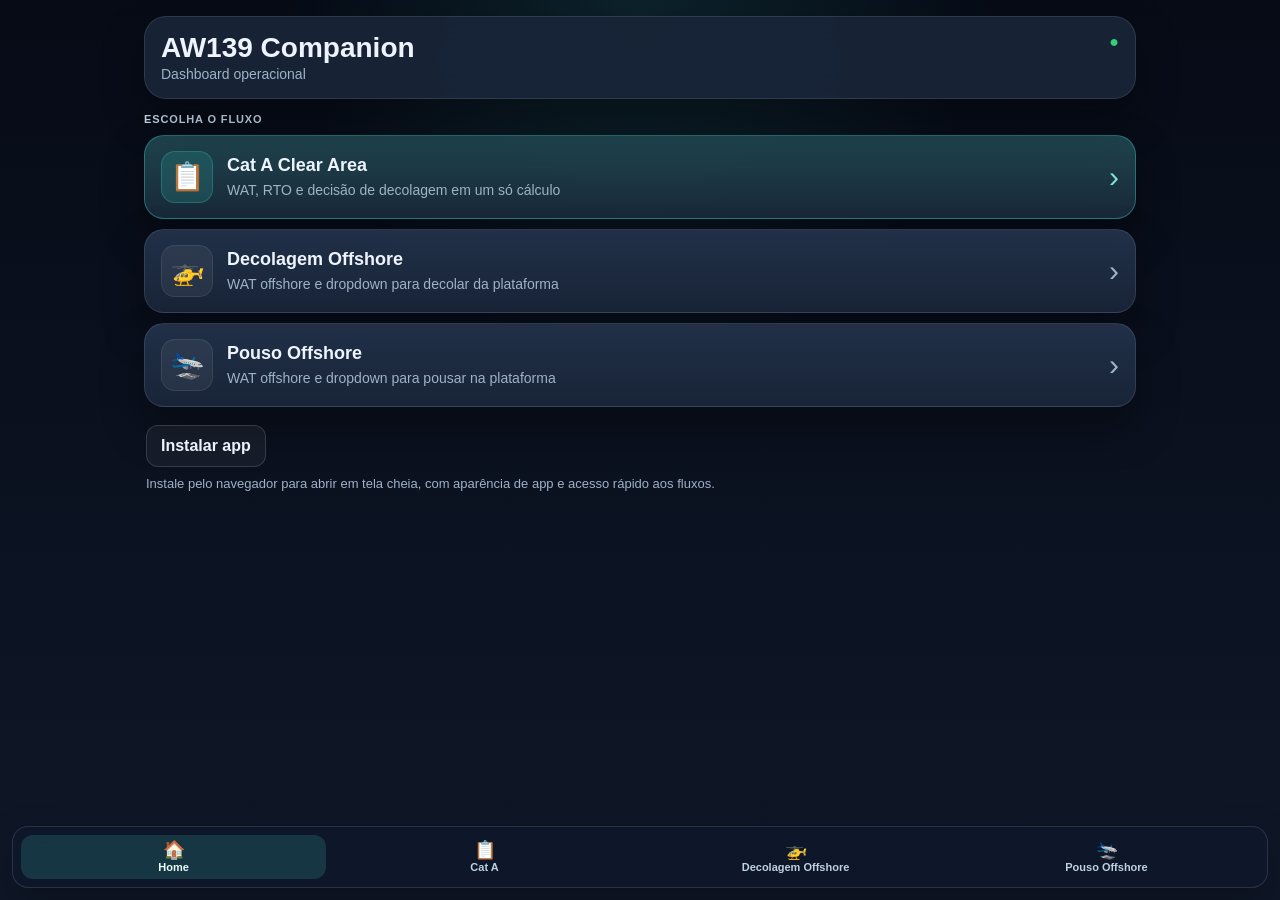
==== index.html @ aa096bdd "Home: fluxos em lista com descrição e cartão de retomada Cada fluxo vira um card de largura total co" ====
<!doctype html>
<html lang="pt-BR">
<head>
  <meta charset="utf-8">
  <meta name="viewport" content="width=device-width, initial-scale=1, viewport-fit=cover">
  <meta name="theme-color" content="#0b1220">
  <meta name="apple-mobile-web-app-capable" content="yes">
  <meta name="apple-mobile-web-app-status-bar-style" content="black-translucent">
  <meta name="apple-mobile-web-app-title" content="AW139">
  <title>AW139 Companion</title>
  <link rel="manifest" href="manifest.webmanifest">
  <link rel="icon" type="image/png" sizes="32x32" href="assets/icon-32.png">
  <link rel="apple-touch-icon" sizes="180x180" href="assets/icon-180.png">
  <link rel="stylesheet" href="styles.css">
  <link rel="stylesheet" href="shared/pwa.css">
</head>
<body>
  <main class="app-shell">
    <header class="app-header">
      <div>
        <h1>AW139 Companion</h1>
        <p class="subtitle">Dashboard operacional</p>
      </div>
      <div class="header-actions" aria-label="Status do sistema">
        <span class="status-icon connected">●</span>
      </div>
    </header>

    <section id="resumeCard" class="resume-card" hidden aria-label="Última sessão">
      <div class="resume-head">
        <span class="section-kicker">Última sessão</span>
        <button id="clearContextBtn" class="text-action" type="button">Limpar</button>
      </div>
      <strong id="resumeTitle" class="resume-title">Sem contexto salvo</strong>
      <p id="resumeSummary" class="resume-summary">Abra um fluxo para começar.</p>
      <div class="resume-chips" id="resumeChips"></div>
      <a id="continueLink" class="btn-primary disabled" href="cata/" aria-disabled="true">Continuar de onde parei</a>
    </section>

    <section class="flow-section" aria-labelledby="flowsHeading">
      <h2 id="flowsHeading" class="section-kicker">Escolha o fluxo</h2>
      <div class="flow-list">
        <a class="flow-card flow-primary" href="cata/">
          <span class="flow-icon" aria-hidden="true">📋</span>
          <span class="flow-text">
            <span class="flow-title">Cat A Clear Area</span>
            <span class="flow-desc">WAT, RTO e decisão de decolagem em um só cálculo</span>
          </span>
          <span class="flow-chevron" aria-hidden="true">›</span>
        </a>
        <a class="flow-card" href="decolagem-offshore/">
          <span class="flow-icon" aria-hidden="true">🚁</span>
          <span class="flow-text">
            <span class="flow-title">Decolagem Offshore</span>
            <span class="flow-desc">WAT offshore e dropdown para decolar da plataforma</span>
          </span>
          <span class="flow-chevron" aria-hidden="true">›</span>
        </a>
        <a class="flow-card" href="pouso-offshore/">
          <span class="flow-icon" aria-hidden="true">🛬</span>
          <span class="flow-text">
            <span class="flow-title">Pouso Offshore</span>
            <span class="flow-desc">WAT offshore e dropdown para pousar na plataforma</span>
          </span>
          <span class="flow-chevron" aria-hidden="true">›</span>
        </a>
      </div>
    </section>

    <section class="install-panel">
      <button id="installGuideBtn" class="quick-action" type="button">Instalar app</button>
      <p id="installStatusText" class="utility-note">Instale pela Safari para abrir em tela cheia no iPhone e iPad.</p>
    </section>
  </main>

  <nav class="app-tab-bar" aria-label="Navegação rápida">
    <a href="#" class="tab-item active" aria-current="page">
      <span class="tab-icon">🏠</span>
      <span class="tab-label">Home</span>
    </a>
    <a href="cata/" class="tab-item">
      <span class="tab-icon">📋</span>
      <span class="tab-label">Cat A</span>
    </a>
    <a href="decolagem-offshore/" class="tab-item">
      <span class="tab-icon">🚁</span>
      <span class="tab-label">Decolagem Offshore</span>
    </a>
    <a href="pouso-offshore/" class="tab-item">
      <span class="tab-icon">🛬</span>
      <span class="tab-label">Pouso Offshore</span>
    </a>
  </nav>

  <script src="shared/pwa.js"></script>
  <script src="shared/home.js"></script>
</body>
</html>
---- styles.css ----
:root{
  --bg:#060b16;
  --bg2:#0f1728;
  --panel:#192538;
  --panel-2:#22324a;
  --text:#edf4fd;
  --muted:#9eb2c8;
  --accent:#2fa7a0;
  --line:rgba(255,255,255,.1);
  --shadow:0 20px 42px rgba(0,0,0,.35);
}
*{box-sizing:border-box}
html,body{height:100%}
body{
  margin:0;
  min-height:100svh;
  font-family:Inter,-apple-system,BlinkMacSystemFont,"Segoe UI",Roboto,Helvetica,Arial,sans-serif;
  color:var(--text);
  background:radial-gradient(circle at top, rgba(47,167,160,.15), transparent 32%), linear-gradient(180deg,var(--bg) 0%,var(--bg2) 100%);
}
a{color:inherit;text-decoration:none}
button{font:inherit}

.app-shell{
  min-height:100%;
  max-width:1020px;
  margin:0 auto;
  padding:calc(16px + env(safe-area-inset-top)) 14px calc(96px + env(safe-area-inset-bottom));
  display:grid;
  align-content:start;
  gap:14px;
}

.app-header,
.app-tab-bar{
  border:1px solid var(--line);
  border-radius:22px;
  box-shadow:var(--shadow);
}

.app-header{
  padding:16px;
  display:flex;
  align-items:flex-start;
  justify-content:space-between;
  background:rgba(25,37,56,.94);
  backdrop-filter:blur(12px);
}
.app-header h1{margin:0;font-size:28px;line-height:1.05}
.subtitle{margin:4px 0 0;color:var(--muted);font-size:14px}
.status-icon{font-size:16px;line-height:1}
.status-icon.connected{color:#31d17a}

.section-kicker{margin:0;font-size:11px;font-weight:800;letter-spacing:.08em;text-transform:uppercase;color:#cde0f1}

.flow-section{display:grid;gap:10px}
.flow-list{display:grid;gap:10px}
.flow-card{
  display:grid;
  grid-template-columns:auto 1fr auto;
  align-items:center;
  gap:14px;
  min-height:84px;
  padding:14px 16px;
  border:1px solid var(--line);
  border-radius:20px;
  background:linear-gradient(180deg,rgba(34,50,74,.96),rgba(25,37,56,.96));
  box-shadow:var(--shadow);
  transition:transform .12s ease, border-color .12s ease;
}
.flow-card:active{transform:scale(.985)}
.flow-card:focus-visible{outline:2px solid var(--accent);outline-offset:2px}
.flow-primary{border-color:rgba(47,167,160,.55);background:linear-gradient(180deg,rgba(32,70,80,.96),rgba(25,42,58,.96))}
.flow-icon{
  width:52px;height:52px;border-radius:14px;
  display:grid;place-items:center;
  font-size:28px;line-height:1;
  background:rgba(255,255,255,.06);
  border:1px solid rgba(255,255,255,.08);
}
.flow-primary .flow-icon{background:rgba(47,167,160,.22);border-color:rgba(47,167,160,.4)}
.flow-text{display:grid;gap:4px;min-width:0}
.flow-title{font-size:18px;font-weight:800;line-height:1.2}
.flow-desc{font-size:14px;line-height:1.35;color:var(--muted)}
.flow-chevron{font-size:30px;line-height:1;color:var(--muted);font-weight:300}
.flow-primary .flow-chevron{color:#7fe0d8}

.resume-card{
  padding:14px 16px;display:grid;gap:8px;
  border:1px solid rgba(47,167,160,.35);border-radius:20px;
  background:rgba(25,37,56,.94);box-shadow:var(--shadow);
}
.resume-card[hidden]{display:none}
.resume-head{display:flex;align-items:center;justify-content:space-between;gap:8px}
.resume-title{font-size:18px}
.resume-summary{margin:0;color:var(--muted);font-size:14px;line-height:1.45}
.text-action{background:none;border:none;padding:6px 2px;color:var(--muted);font-size:13px;font-weight:700;cursor:pointer}
.btn-primary{
  margin-top:4px;
  min-height:46px;
  border-radius:14px;
  display:flex;
  align-items:center;
  justify-content:center;
  background:linear-gradient(180deg,#40beb6,#2fa7a0);
  color:#042128;
  font-weight:800;
  border:none;
}
.btn-primary.disabled{opacity:.45;pointer-events:none}

.install-panel{display:grid;gap:8px;padding:4px 2px}
.install-panel .quick-action{justify-self:start}
.quick-action{
  border-radius:12px;
  border:1px solid rgba(255,255,255,.14);
  min-height:42px;
  padding:0 14px;
  display:inline-flex;
  align-items:center;
  justify-content:center;
  background:rgba(255,255,255,.05);
  color:var(--text);
  font-weight:700;
}
.utility-note{margin:0;color:var(--muted);font-size:13px;line-height:1.45}
.resume-chips{display:flex;gap:8px;flex-wrap:wrap}
.resume-chips:empty{display:none}
.chip{min-height:30px;padding:4px 10px;border-radius:999px;background:rgba(255,255,255,.06);border:1px solid rgba(255,255,255,.1);font-size:12px;display:inline-flex;align-items:center}

.app-tab-bar{
  position:fixed;
  left:10px;
  right:10px;
  bottom:calc(8px + env(safe-area-inset-bottom));
  background:rgba(16,24,39,.95);
  backdrop-filter:blur(14px);
  padding:8px;
  display:grid;
  grid-template-columns:repeat(4,minmax(0,1fr));
  gap:6px;
}
.tab-item{display:grid;justify-items:center;gap:2px;padding:6px;border-radius:12px;color:#bfd1e3}
.tab-item.active{background:rgba(47,167,160,.22);color:#e9fbfa}
.tab-icon{font-size:18px;line-height:1}
.tab-label{font-size:11px;font-weight:700}

@media (max-width:760px){
  .app-shell{padding-left:10px;padding-right:10px}
  .app-header h1{font-size:24px}
}
---- shared/pwa.css ----
:root{
  --pwa-safe-top: env(safe-area-inset-top, 0px);
  --pwa-safe-right: env(safe-area-inset-right, 0px);
  --pwa-safe-bottom: env(safe-area-inset-bottom, 0px);
  --pwa-safe-left: env(safe-area-inset-left, 0px);
}
html, body { min-height: 100%; }
body { min-height: 100svh; }
body.is-standalone { overscroll-behavior-y: contain; }
body.is-standalone .home-shell,
body.is-standalone .cockpit-shell,
body.is-standalone .app-shell,
body.is-standalone .shell,
body.is-standalone .workspace {
  padding-bottom: max(16px, var(--pwa-safe-bottom));
}
body.is-standalone .home-topbar,
body.is-standalone .topbar,
body.is-standalone .module-topbar,
body.is-standalone .adc-module-topbar {
  padding-top: max(8px, calc(var(--pwa-safe-top) + 4px));
}
.pwa-launch-mask {
  position: fixed;
  inset: 0;
  z-index: 10050;
  display: grid;
  place-items: center;
  background: radial-gradient(circle at top, rgba(46, 135, 129, .22), transparent 40%), linear-gradient(180deg, #07111b 0%, #0b1220 100%);
  opacity: 1;
  transition: opacity .22s ease;
}
.pwa-launch-mask.is-hiding { opacity: 0; pointer-events: none; }
.pwa-launch-card {
  width: min(280px, calc(100vw - 40px));
  padding: 22px 20px 18px;
  border-radius: 24px;
  border: 1px solid rgba(255,255,255,.10);
  background: rgba(9, 16, 27, .86);
  backdrop-filter: blur(16px);
  box-shadow: 0 20px 44px rgba(0,0,0,.36);
  text-align: center;
  color: #e8eef7;
}
.pwa-launch-icon {
  width: 68px; height: 68px; margin: 0 auto 14px; border-radius: 18px; overflow: hidden;
  border: 1px solid rgba(255,255,255,.12); box-shadow: 0 12px 28px rgba(0,0,0,.28);
}
.pwa-launch-icon img { width: 100%; height: 100%; display: block; object-fit: cover; }
.pwa-launch-title { font-size: 18px; font-weight: 800; letter-spacing: .02em; }
.pwa-launch-subtitle { margin-top: 6px; color: #9fb1c6; font-size: 13px; }
.pwa-toast-text strong { color: #f3f7fb; }
.pwa-network-chip {
  position: fixed;
  right: max(12px, var(--pwa-safe-right));
  top: max(12px, calc(var(--pwa-safe-top) + 8px));
  z-index: 9998;
  display: inline-flex;
  align-items: center;
  gap: 8px;
  min-height: 34px;
  padding: 0 12px;
  border-radius: 999px;
  border: 1px solid rgba(255,255,255,.12);
  background: rgba(9, 16, 27, .86);
  color: #d9e4ef;
  font-size: 12px;
  font-weight: 700;
  letter-spacing: .03em;
  backdrop-filter: blur(10px);
  box-shadow: 0 10px 24px rgba(0,0,0,.28);
}
.pwa-network-chip[hidden] { display: none !important; }
.pwa-network-chip::before {
  content: '';
  width: 8px;
  height: 8px;
  border-radius: 999px;
  background: #2dc97a;
  box-shadow: 0 0 0 4px rgba(45,201,122,.16);
}
.pwa-network-chip.offline::before {
  background: #f3b447;
  box-shadow: 0 0 0 4px rgba(243,180,71,.18);
}
@media (max-width: 760px) {
  .pwa-launch-card { width: min(260px, calc(100vw - 32px)); }
}

body:not(.pwa-shell-ready) .home-shell,
body:not(.pwa-shell-ready) .app-shell,
body:not(.pwa-shell-ready) .cockpit-shell,
body:not(.pwa-shell-ready) .shell {
  opacity: 0;
  transform: translateY(8px);
}
.home-shell,
.app-shell,
.cockpit-shell,
.shell {
  transition: opacity .24s ease, transform .24s ease;
}
body.pwa-shell-ready .home-shell,
body.pwa-shell-ready .app-shell,
body.pwa-shell-ready .cockpit-shell,
body.pwa-shell-ready .shell {
  opacity: 1;
  transform: none;
}
body.is-standalone .home-topbar,
body.is-standalone .topbar,
body.is-standalone .module-topbar,
body.is-standalone .adc-module-topbar {
  position: sticky;
  top: 0;
  z-index: 90;
}
body.is-standalone.is-scrolled .home-topbar,
body.is-standalone.is-scrolled .topbar,
body.is-standalone.is-scrolled .module-topbar,
body.is-standalone.is-scrolled .adc-module-topbar {
  box-shadow: 0 16px 34px rgba(0,0,0,.24);
  border-color: rgba(255,255,255,.14);
  background: rgba(11,18,32,.92);
}
body.is-standalone .home-shell,
body.is-standalone .app-shell,
body.is-standalone .cockpit-shell,
body.is-standalone .shell {
  padding-left: max(12px, var(--pwa-safe-left));
  padding-right: max(12px, var(--pwa-safe-right));
}
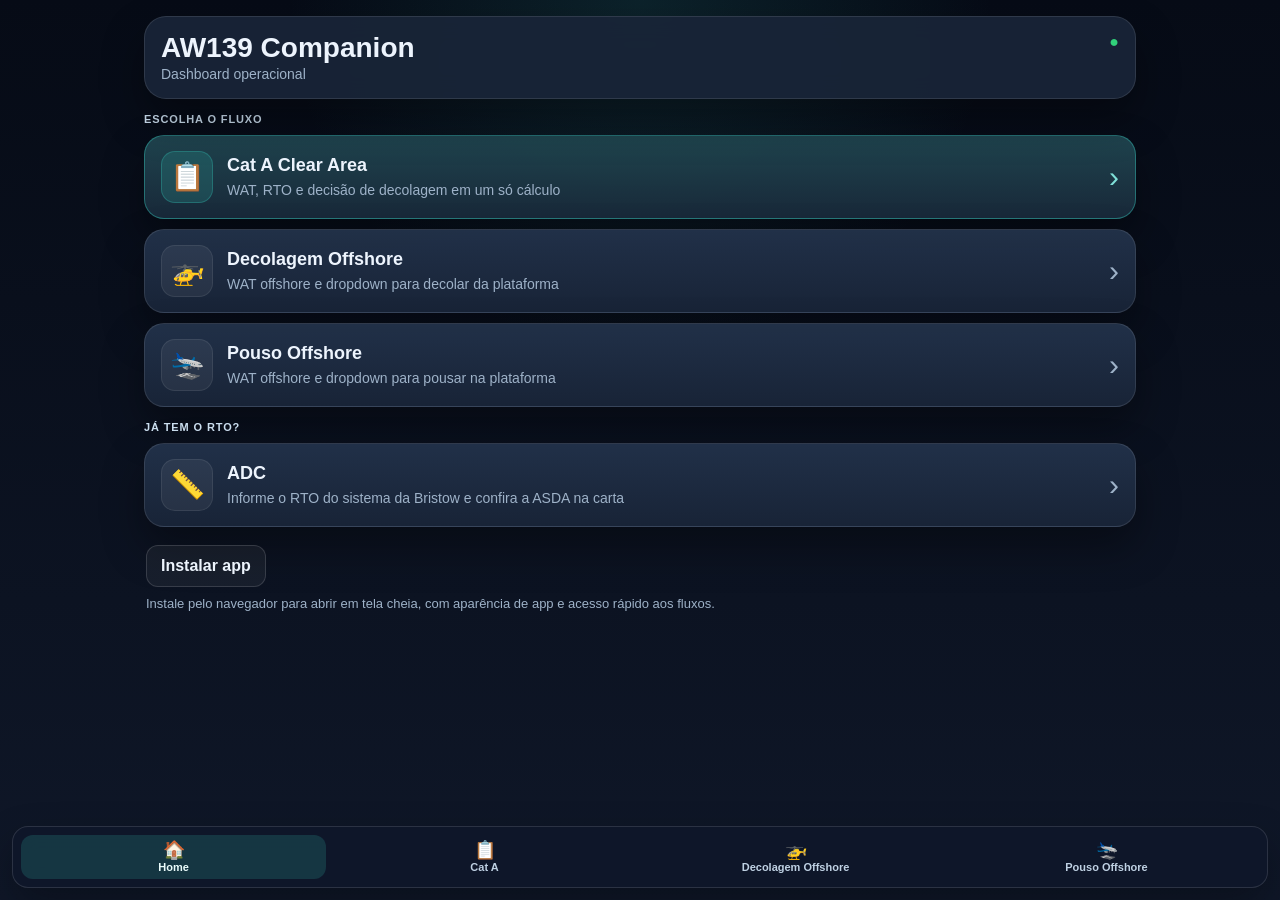
==== commit 84f9500f: "Reintroduz ADC avulso na Home e aplica visual do app ao módulo ADC volta como atalho em 'Já tem o RT" ====
--- a/index.html
+++ b/index.html
@@ -67,6 +67,20 @@
       </div>
     </section>
 
+    <section class="flow-section" aria-labelledby="toolsHeading">
+      <h2 id="toolsHeading" class="section-kicker">Já tem o RTO?</h2>
+      <div class="flow-list">
+        <a class="flow-card" href="adc/?back=1&amp;return=../index.html">
+          <span class="flow-icon" aria-hidden="true">📏</span>
+          <span class="flow-text">
+            <span class="flow-title">ADC</span>
+            <span class="flow-desc">Informe o RTO do sistema da Bristow e confira a ASDA na carta</span>
+          </span>
+          <span class="flow-chevron" aria-hidden="true">›</span>
+        </a>
+      </div>
+    </section>
+
     <section class="install-panel">
       <button id="installGuideBtn" class="quick-action" type="button">Instalar app</button>
       <p id="installStatusText" class="utility-note">Instale pela Safari para abrir em tela cheia no iPhone e iPad.</p>
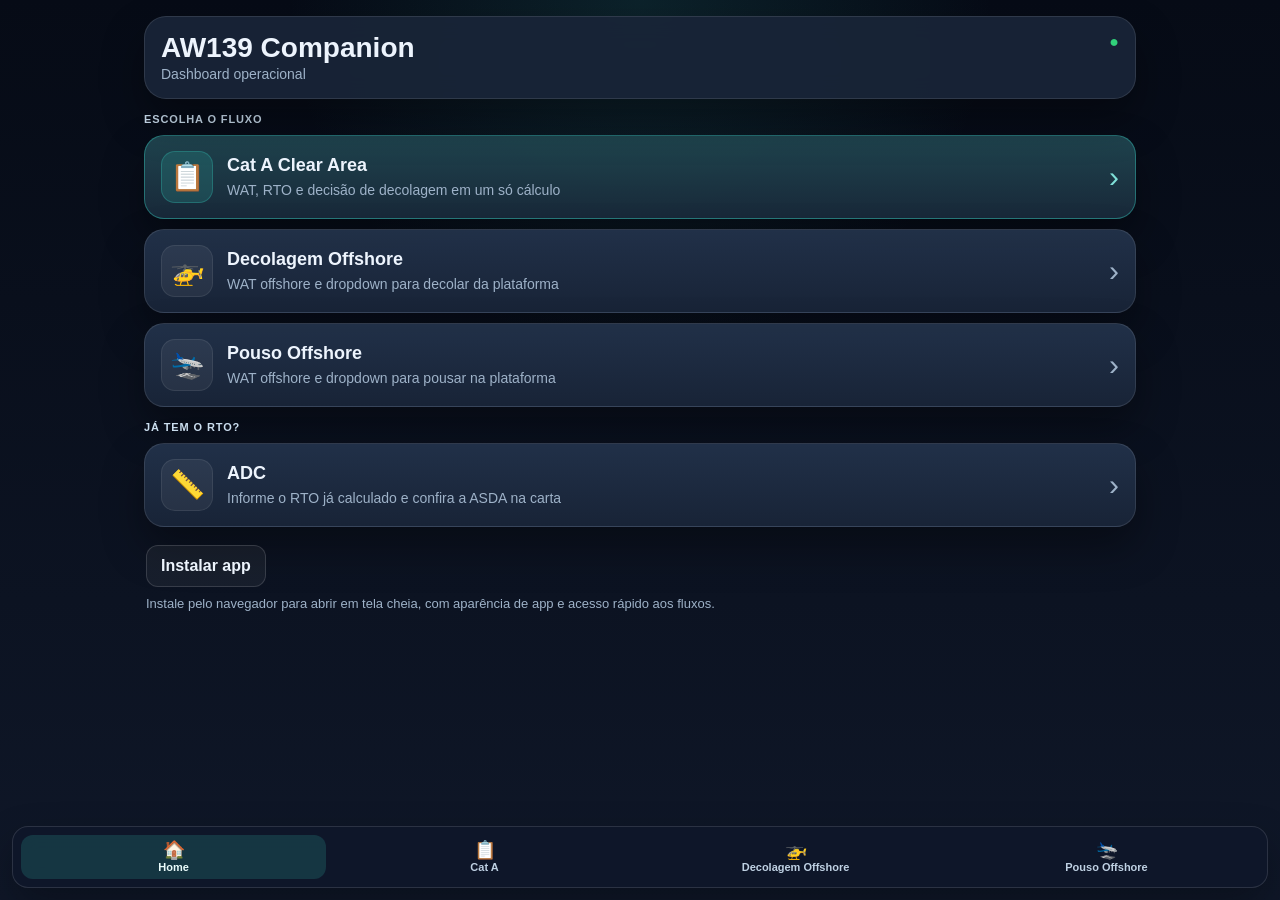
==== commit b0242b4b: "Home: remove menção à Bristow no card do ADC Co-Authored-By: Claude Opus 5.5 <noreply@anthropic.com>" ====
--- a/index.html
+++ b/index.html
@@ -74,7 +74,7 @@
           <span class="flow-icon" aria-hidden="true">📏</span>
           <span class="flow-text">
             <span class="flow-title">ADC</span>
-            <span class="flow-desc">Informe o RTO do sistema da Bristow e confira a ASDA na carta</span>
+            <span class="flow-desc">Informe o RTO já calculado e confira a ASDA na carta</span>
           </span>
           <span class="flow-chevron" aria-hidden="true">›</span>
         </a>
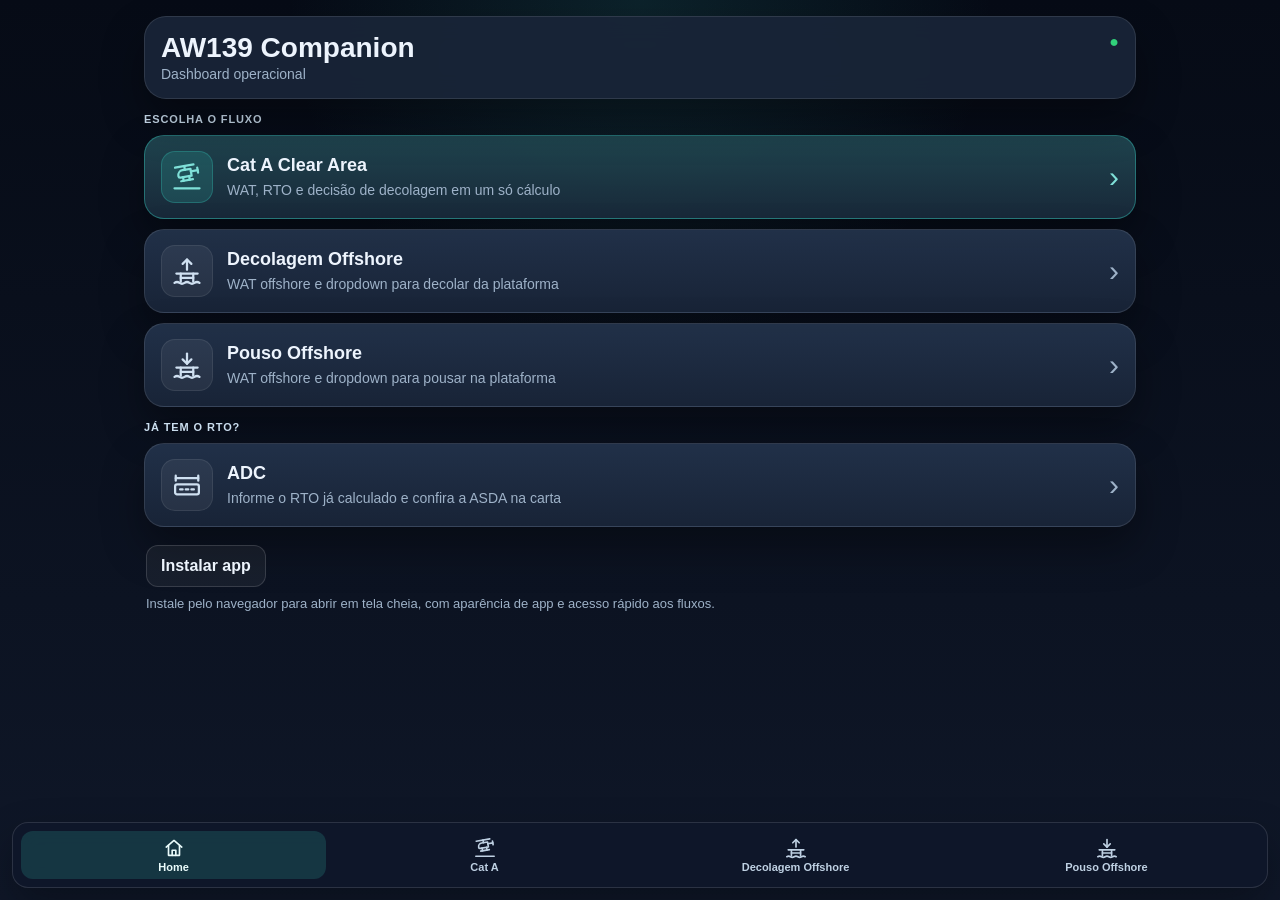
==== commit 2e323478: "Troca emojis por ícones próprios em SVG Novo sprite assets/icons.svg (Home, Cat A, Decolagem e Pouso" ====
--- a/index.html
+++ b/index.html
@@ -41,7 +41,7 @@
       <h2 id="flowsHeading" class="section-kicker">Escolha o fluxo</h2>
       <div class="flow-list">
         <a class="flow-card flow-primary" href="cata/">
-          <span class="flow-icon" aria-hidden="true">📋</span>
+          <span class="flow-icon" aria-hidden="true"><svg class="aw-icon" aria-hidden="true"><use href="assets/icons.svg#i-cata"/></svg></span>
           <span class="flow-text">
             <span class="flow-title">Cat A Clear Area</span>
             <span class="flow-desc">WAT, RTO e decisão de decolagem em um só cálculo</span>
@@ -49,7 +49,7 @@
           <span class="flow-chevron" aria-hidden="true">›</span>
         </a>
         <a class="flow-card" href="decolagem-offshore/">
-          <span class="flow-icon" aria-hidden="true">🚁</span>
+          <span class="flow-icon" aria-hidden="true"><svg class="aw-icon" aria-hidden="true"><use href="assets/icons.svg#i-takeoff"/></svg></span>
           <span class="flow-text">
             <span class="flow-title">Decolagem Offshore</span>
             <span class="flow-desc">WAT offshore e dropdown para decolar da plataforma</span>
@@ -57,7 +57,7 @@
           <span class="flow-chevron" aria-hidden="true">›</span>
         </a>
         <a class="flow-card" href="pouso-offshore/">
-          <span class="flow-icon" aria-hidden="true">🛬</span>
+          <span class="flow-icon" aria-hidden="true"><svg class="aw-icon" aria-hidden="true"><use href="assets/icons.svg#i-landing"/></svg></span>
           <span class="flow-text">
             <span class="flow-title">Pouso Offshore</span>
             <span class="flow-desc">WAT offshore e dropdown para pousar na plataforma</span>
@@ -71,7 +71,7 @@
       <h2 id="toolsHeading" class="section-kicker">Já tem o RTO?</h2>
       <div class="flow-list">
         <a class="flow-card" href="adc/?back=1&amp;return=../index.html">
-          <span class="flow-icon" aria-hidden="true">📏</span>
+          <span class="flow-icon" aria-hidden="true"><svg class="aw-icon" aria-hidden="true"><use href="assets/icons.svg#i-adc"/></svg></span>
           <span class="flow-text">
             <span class="flow-title">ADC</span>
             <span class="flow-desc">Informe o RTO já calculado e confira a ASDA na carta</span>
@@ -89,19 +89,19 @@
 
   <nav class="app-tab-bar" aria-label="Navegação rápida">
     <a href="#" class="tab-item active" aria-current="page">
-      <span class="tab-icon">🏠</span>
+      <span class="tab-icon"><svg class="aw-icon" aria-hidden="true"><use href="assets/icons.svg#i-home"/></svg></span>
       <span class="tab-label">Home</span>
     </a>
     <a href="cata/" class="tab-item">
-      <span class="tab-icon">📋</span>
+      <span class="tab-icon"><svg class="aw-icon" aria-hidden="true"><use href="assets/icons.svg#i-cata"/></svg></span>
       <span class="tab-label">Cat A</span>
     </a>
     <a href="decolagem-offshore/" class="tab-item">
-      <span class="tab-icon">🚁</span>
+      <span class="tab-icon"><svg class="aw-icon" aria-hidden="true"><use href="assets/icons.svg#i-takeoff"/></svg></span>
       <span class="tab-label">Decolagem Offshore</span>
     </a>
     <a href="pouso-offshore/" class="tab-item">
-      <span class="tab-icon">🛬</span>
+      <span class="tab-icon"><svg class="aw-icon" aria-hidden="true"><use href="assets/icons.svg#i-landing"/></svg></span>
       <span class="tab-label">Pouso Offshore</span>
     </a>
   </nav>
--- a/styles.css
+++ b/styles.css
@@ -74,11 +74,12 @@
 .flow-icon{
   width:52px;height:52px;border-radius:14px;
   display:grid;place-items:center;
-  font-size:28px;line-height:1;
+  color:#cfe0f1;
   background:rgba(255,255,255,.06);
   border:1px solid rgba(255,255,255,.08);
 }
-.flow-primary .flow-icon{background:rgba(47,167,160,.22);border-color:rgba(47,167,160,.4)}
+.flow-primary .flow-icon{color:#7fe0d8;background:rgba(47,167,160,.22);border-color:rgba(47,167,160,.4)}
+.flow-icon .aw-icon{width:30px;height:30px}
 .flow-text{display:grid;gap:4px;min-width:0}
 .flow-title{font-size:18px;font-weight:800;line-height:1.2}
 .flow-desc{font-size:14px;line-height:1.35;color:var(--muted)}
@@ -142,7 +143,8 @@
 }
 .tab-item{display:grid;justify-items:center;gap:2px;padding:6px;border-radius:12px;color:#bfd1e3}
 .tab-item.active{background:rgba(47,167,160,.22);color:#e9fbfa}
-.tab-icon{font-size:18px;line-height:1}
+.tab-icon{font-size:18px;line-height:1;display:grid;place-items:center}
+.tab-icon .aw-icon{width:22px;height:22px}
 .tab-label{font-size:11px;font-weight:700}
 
 @media (max-width:760px){
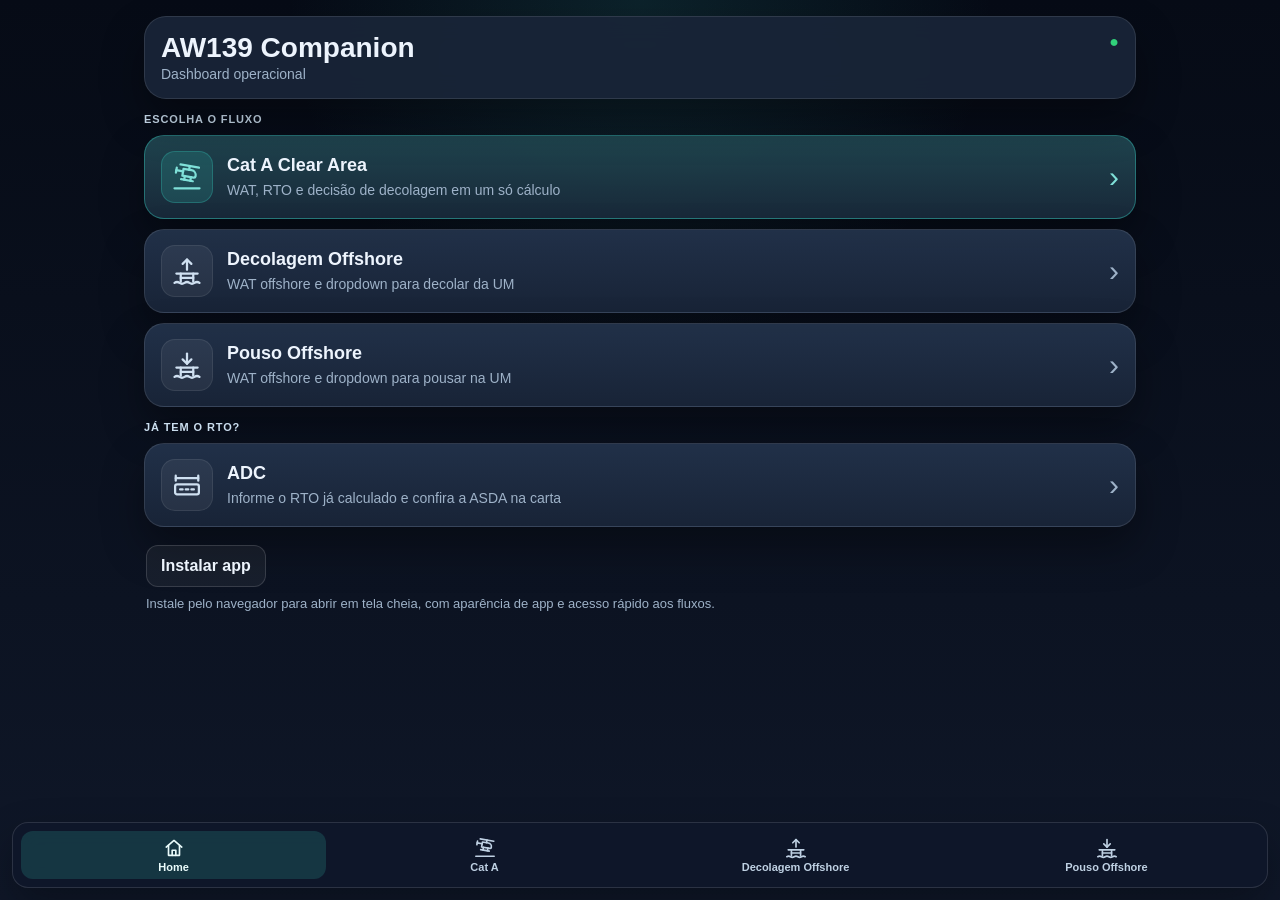
==== commit 20939110: "Ícone do Cat A com proa à direita; 'plataforma' vira 'UM' Co-Authored-By: Claude Opus 5.5 <noreply@a" ====
--- a/index.html
+++ b/index.html
@@ -52,7 +52,7 @@
           <span class="flow-icon" aria-hidden="true"><svg class="aw-icon" aria-hidden="true"><use href="assets/icons.svg#i-takeoff"/></svg></span>
           <span class="flow-text">
             <span class="flow-title">Decolagem Offshore</span>
-            <span class="flow-desc">WAT offshore e dropdown para decolar da plataforma</span>
+            <span class="flow-desc">WAT offshore e dropdown para decolar da UM</span>
           </span>
           <span class="flow-chevron" aria-hidden="true">›</span>
         </a>
@@ -60,7 +60,7 @@
           <span class="flow-icon" aria-hidden="true"><svg class="aw-icon" aria-hidden="true"><use href="assets/icons.svg#i-landing"/></svg></span>
           <span class="flow-text">
             <span class="flow-title">Pouso Offshore</span>
-            <span class="flow-desc">WAT offshore e dropdown para pousar na plataforma</span>
+            <span class="flow-desc">WAT offshore e dropdown para pousar na UM</span>
           </span>
           <span class="flow-chevron" aria-hidden="true">›</span>
         </a>
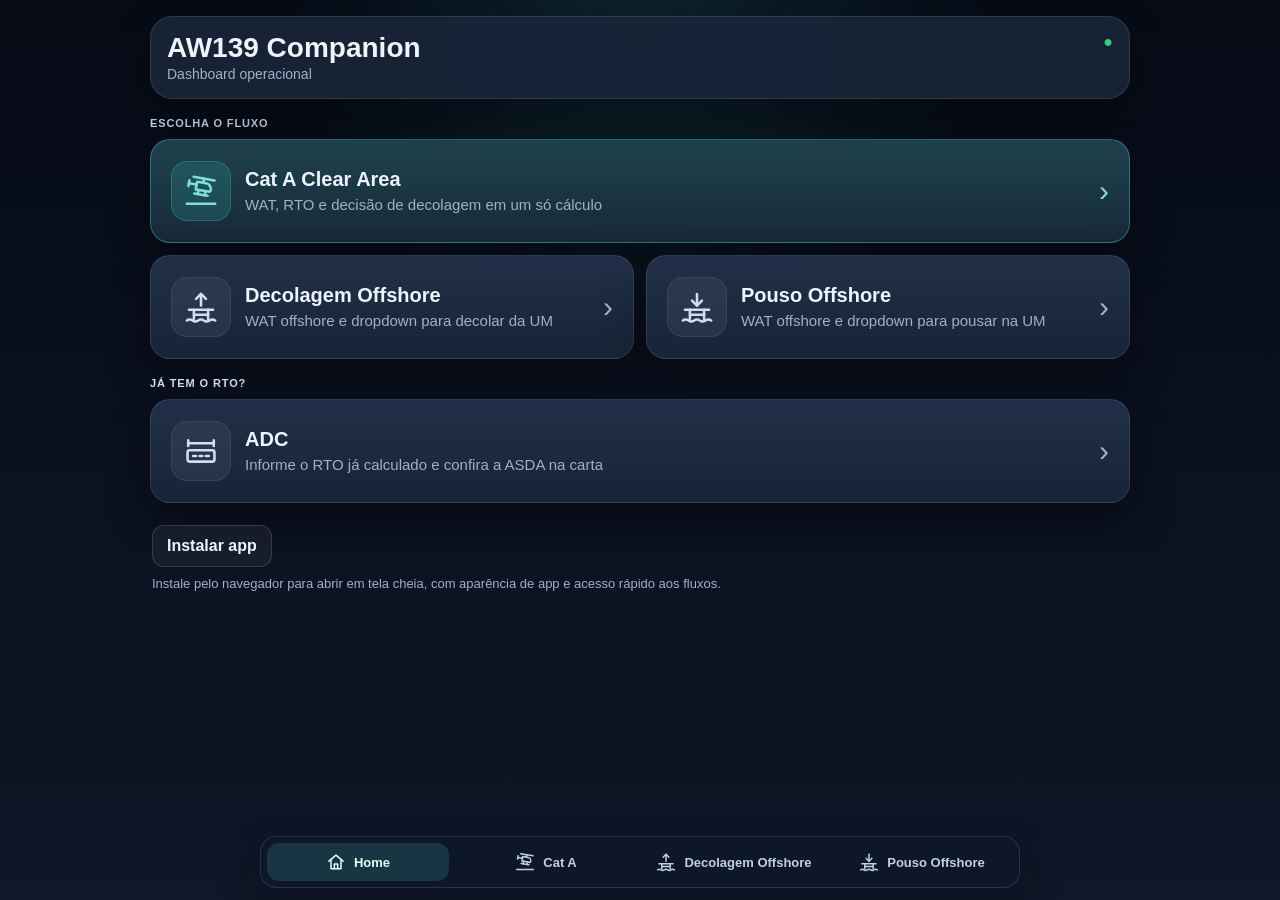
==== commit 346eb9a2: "Home: remove o cartão 'Última sessão' A Home passa a mostrar só os fluxos e o ADC. Os dados salvos e" ====
--- a/index.html
+++ b/index.html
@@ -25,17 +25,6 @@
         <span class="status-icon connected">●</span>
       </div>
     </header>
-
-    <section id="resumeCard" class="resume-card" hidden aria-label="Última sessão">
-      <div class="resume-head">
-        <span class="section-kicker">Última sessão</span>
-        <button id="clearContextBtn" class="text-action" type="button">Limpar</button>
-      </div>
-      <strong id="resumeTitle" class="resume-title">Sem contexto salvo</strong>
-      <p id="resumeSummary" class="resume-summary">Abra um fluxo para começar.</p>
-      <div class="resume-chips" id="resumeChips"></div>
-      <a id="continueLink" class="btn-primary disabled" href="cata/" aria-disabled="true">Continuar de onde parei</a>
-    </section>
 
     <section class="flow-section" aria-labelledby="flowsHeading">
       <h2 id="flowsHeading" class="section-kicker">Escolha o fluxo</h2>
--- a/styles.css
+++ b/styles.css
@@ -86,30 +86,6 @@
 .flow-chevron{font-size:30px;line-height:1;color:var(--muted);font-weight:300}
 .flow-primary .flow-chevron{color:#7fe0d8}
 
-.resume-card{
-  padding:14px 16px;display:grid;gap:8px;
-  border:1px solid rgba(47,167,160,.35);border-radius:20px;
-  background:rgba(25,37,56,.94);box-shadow:var(--shadow);
-}
-.resume-card[hidden]{display:none}
-.resume-head{display:flex;align-items:center;justify-content:space-between;gap:8px}
-.resume-title{font-size:18px}
-.resume-summary{margin:0;color:var(--muted);font-size:14px;line-height:1.45}
-.text-action{background:none;border:none;padding:6px 2px;color:var(--muted);font-size:13px;font-weight:700;cursor:pointer}
-.btn-primary{
-  margin-top:4px;
-  min-height:46px;
-  border-radius:14px;
-  display:flex;
-  align-items:center;
-  justify-content:center;
-  background:linear-gradient(180deg,#40beb6,#2fa7a0);
-  color:#042128;
-  font-weight:800;
-  border:none;
-}
-.btn-primary.disabled{opacity:.45;pointer-events:none}
-
 .install-panel{display:grid;gap:8px;padding:4px 2px}
 .install-panel .quick-action{justify-self:start}
 .quick-action{
@@ -125,9 +101,6 @@
   font-weight:700;
 }
 .utility-note{margin:0;color:var(--muted);font-size:13px;line-height:1.45}
-.resume-chips{display:flex;gap:8px;flex-wrap:wrap}
-.resume-chips:empty{display:none}
-.chip{min-height:30px;padding:4px 10px;border-radius:999px;background:rgba(255,255,255,.06);border:1px solid rgba(255,255,255,.1);font-size:12px;display:inline-flex;align-items:center}
 
 .app-tab-bar{
   position:fixed;
@@ -151,3 +124,15 @@
   .app-shell{padding-left:10px;padding-right:10px}
   .app-header h1{font-size:24px}
 }
+
+/* iPad / tablet */
+@media (min-width:768px){
+  .app-shell{padding-left:20px;padding-right:20px;gap:18px}
+  .flow-list{grid-template-columns:1fr 1fr;gap:12px}
+  .flow-primary,.flow-card:only-child{grid-column:1 / -1}
+  .flow-card{min-height:104px;padding:18px 20px}
+  .flow-icon{width:60px;height:60px;border-radius:16px}
+  .flow-icon .aw-icon{width:34px;height:34px}
+  .flow-title{font-size:20px}
+  .flow-desc{font-size:15px}
+}
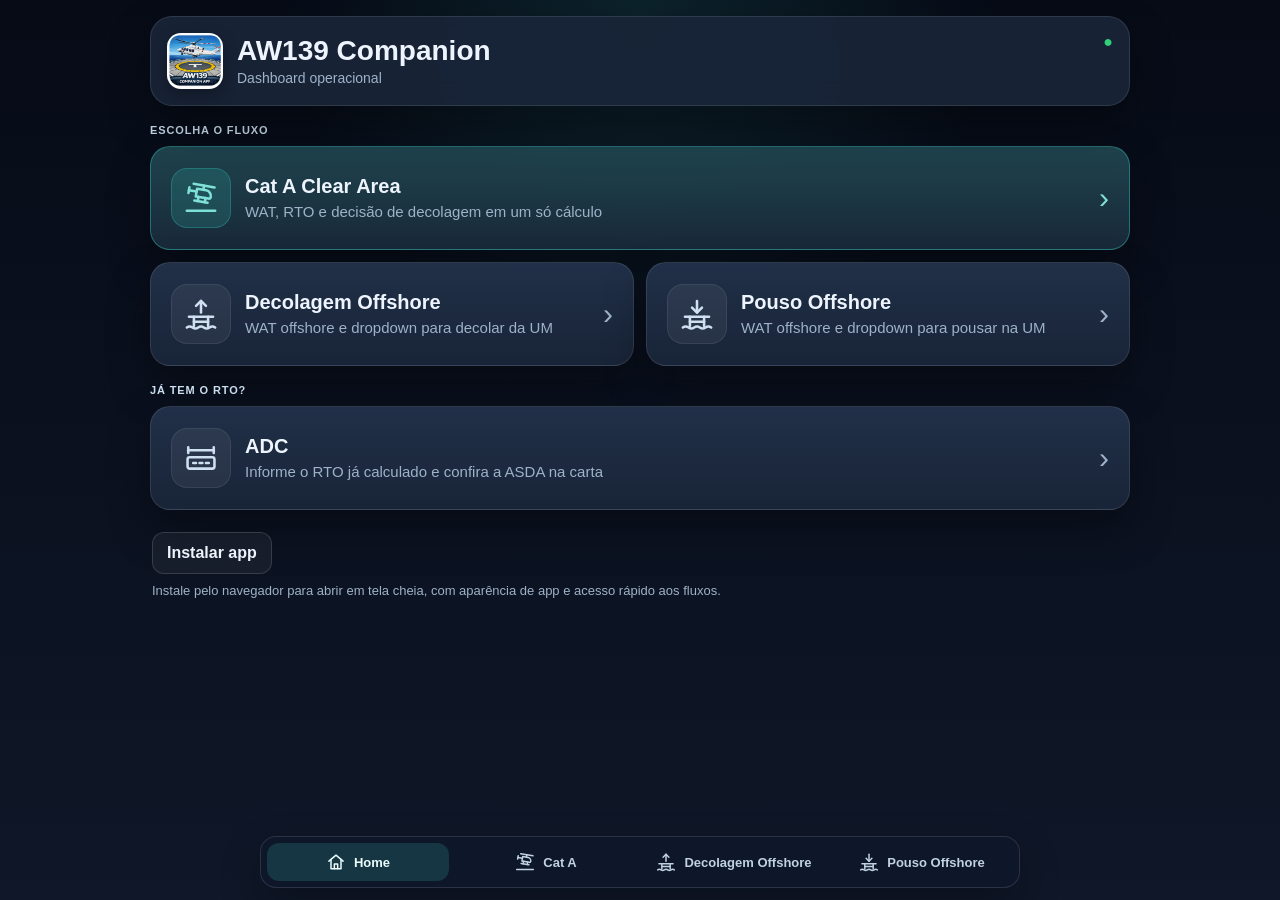
==== commit bba3fc9e: "Home com ícone do app; atualização não recarrega no meio do uso - Cabeçalho da Home mostra o ícone d" ====
--- a/index.html
+++ b/index.html
@@ -17,9 +17,12 @@
 <body>
   <main class="app-shell">
     <header class="app-header">
-      <div>
-        <h1>AW139 Companion</h1>
-        <p class="subtitle">Dashboard operacional</p>
+      <div class="app-brand">
+        <img class="app-icon" src="assets/icon-192.png" alt="" width="56" height="56">
+        <div>
+          <h1>AW139 Companion</h1>
+          <p class="subtitle">Dashboard operacional</p>
+        </div>
       </div>
       <div class="header-actions" aria-label="Status do sistema">
         <span class="status-icon connected">●</span>
--- a/styles.css
+++ b/styles.css
@@ -46,6 +46,8 @@
   background:rgba(25,37,56,.94);
   backdrop-filter:blur(12px);
 }
+.app-brand{display:flex;align-items:center;gap:14px;min-width:0}
+.app-icon{width:56px;height:56px;border-radius:14px;flex:0 0 auto;display:block;object-fit:cover;box-shadow:0 6px 16px rgba(0,0,0,.3)}
 .app-header h1{margin:0;font-size:28px;line-height:1.05}
 .subtitle{margin:4px 0 0;color:var(--muted);font-size:14px}
 .status-icon{font-size:16px;line-height:1}
@@ -123,6 +125,7 @@
 @media (max-width:760px){
   .app-shell{padding-left:10px;padding-right:10px}
   .app-header h1{font-size:24px}
+  .app-icon{width:48px;height:48px;border-radius:12px}
 }
 
 /* iPad / tablet */
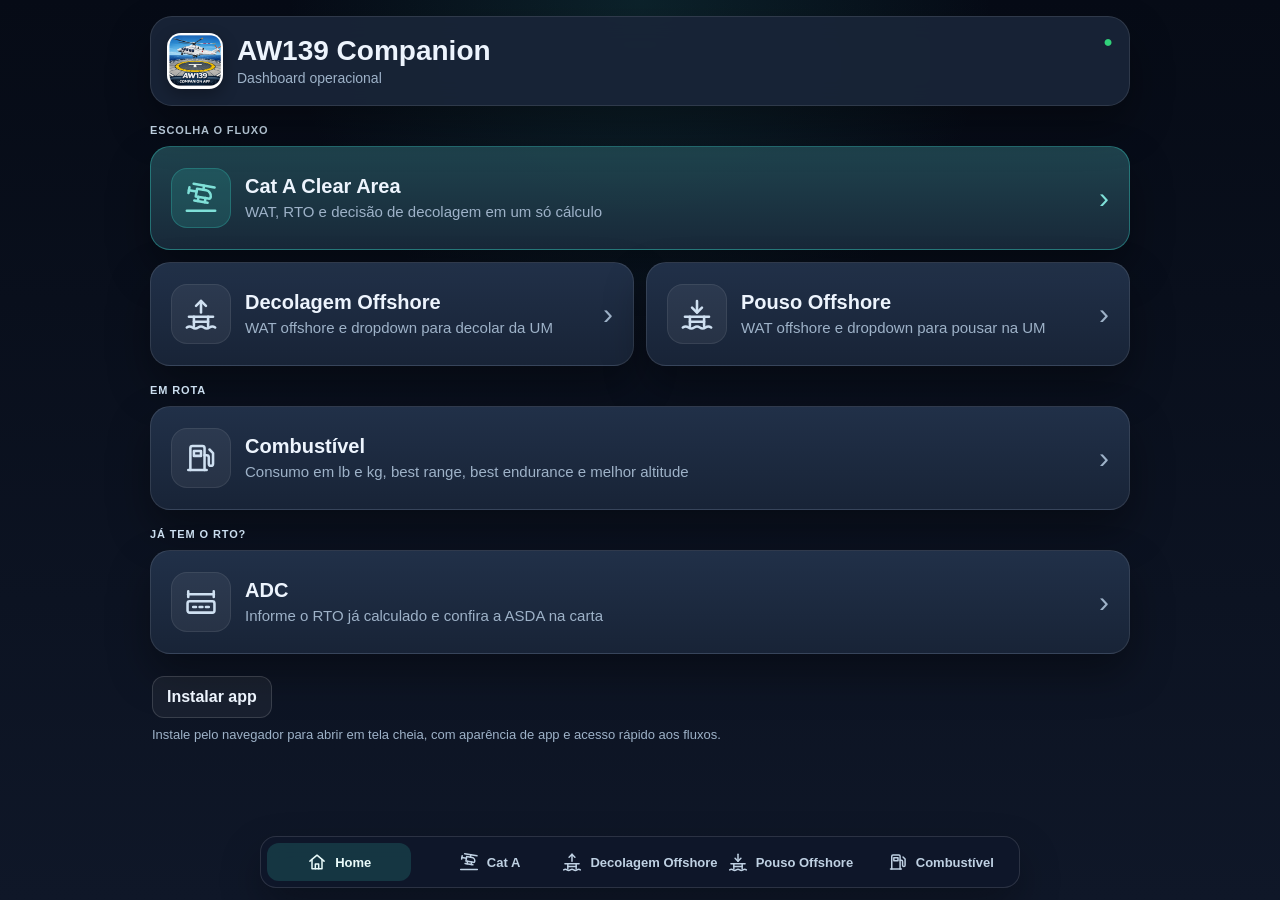
==== commit dc81b25a: "Fluxo Combustível: consumo, best range, best endurance e melhor altitude Novo fluxo em /combustivel " ====
--- a/index.html
+++ b/index.html
@@ -59,6 +59,20 @@
       </div>
     </section>
 
+    <section class="flow-section" aria-labelledby="cruiseHeading">
+      <h2 id="cruiseHeading" class="section-kicker">Em rota</h2>
+      <div class="flow-list">
+        <a class="flow-card" href="combustivel/">
+          <span class="flow-icon" aria-hidden="true"><svg class="aw-icon" aria-hidden="true"><use href="assets/icons.svg#i-fuel"/></svg></span>
+          <span class="flow-text">
+            <span class="flow-title">Combustível</span>
+            <span class="flow-desc">Consumo em lb e kg, best range, best endurance e melhor altitude</span>
+          </span>
+          <span class="flow-chevron" aria-hidden="true">›</span>
+        </a>
+      </div>
+    </section>
+
     <section class="flow-section" aria-labelledby="toolsHeading">
       <h2 id="toolsHeading" class="section-kicker">Já tem o RTO?</h2>
       <div class="flow-list">
@@ -96,6 +110,10 @@
       <span class="tab-icon"><svg class="aw-icon" aria-hidden="true"><use href="assets/icons.svg#i-landing"/></svg></span>
       <span class="tab-label">Pouso Offshore</span>
     </a>
+    <a href="combustivel/" class="tab-item">
+      <span class="tab-icon"><svg class="aw-icon" aria-hidden="true"><use href="assets/icons.svg#i-fuel"/></svg></span>
+      <span class="tab-label">Combustível</span>
+    </a>
   </nav>
 
   <script src="shared/pwa.js"></script>
--- a/styles.css
+++ b/styles.css
@@ -113,7 +113,7 @@
   backdrop-filter:blur(14px);
   padding:8px;
   display:grid;
-  grid-template-columns:repeat(4,minmax(0,1fr));
+  grid-template-columns:repeat(5,minmax(0,1fr));
   gap:6px;
 }
 .tab-item{display:grid;justify-items:center;gap:2px;padding:6px;border-radius:12px;color:#bfd1e3}
--- a/shared/pwa.css
+++ b/shared/pwa.css
@@ -1,3 +1,8 @@
+/* Fundo escuro fora do conteúdo: no iPhone a faixa da barra de gestos, o elástico da rolagem
+   e o espaço do teclado usam a cor de fundo do html/body (sem o degradê) e ficavam brancos. */
+html{background-color:#111827;}
+body{background-color:#111827;}
+
 
 :root{
   --pwa-safe-top: env(safe-area-inset-top, 0px);
